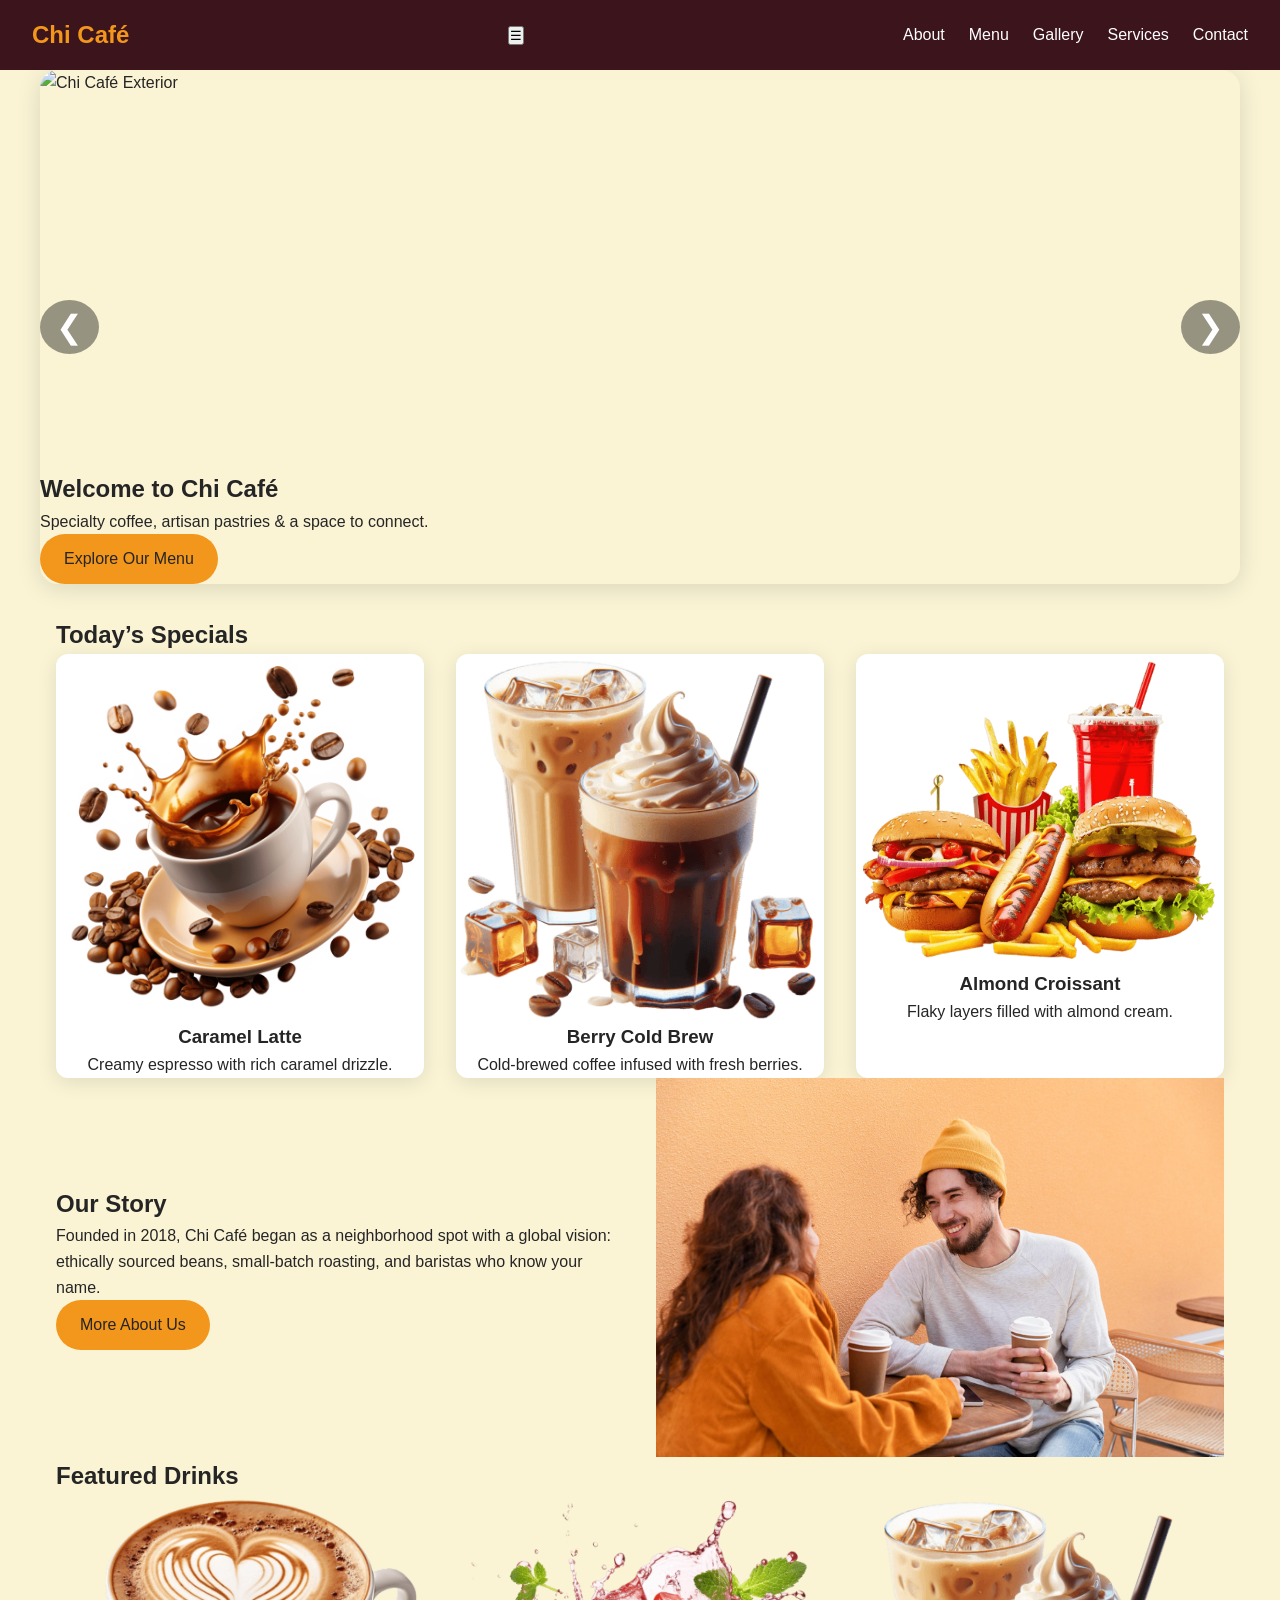
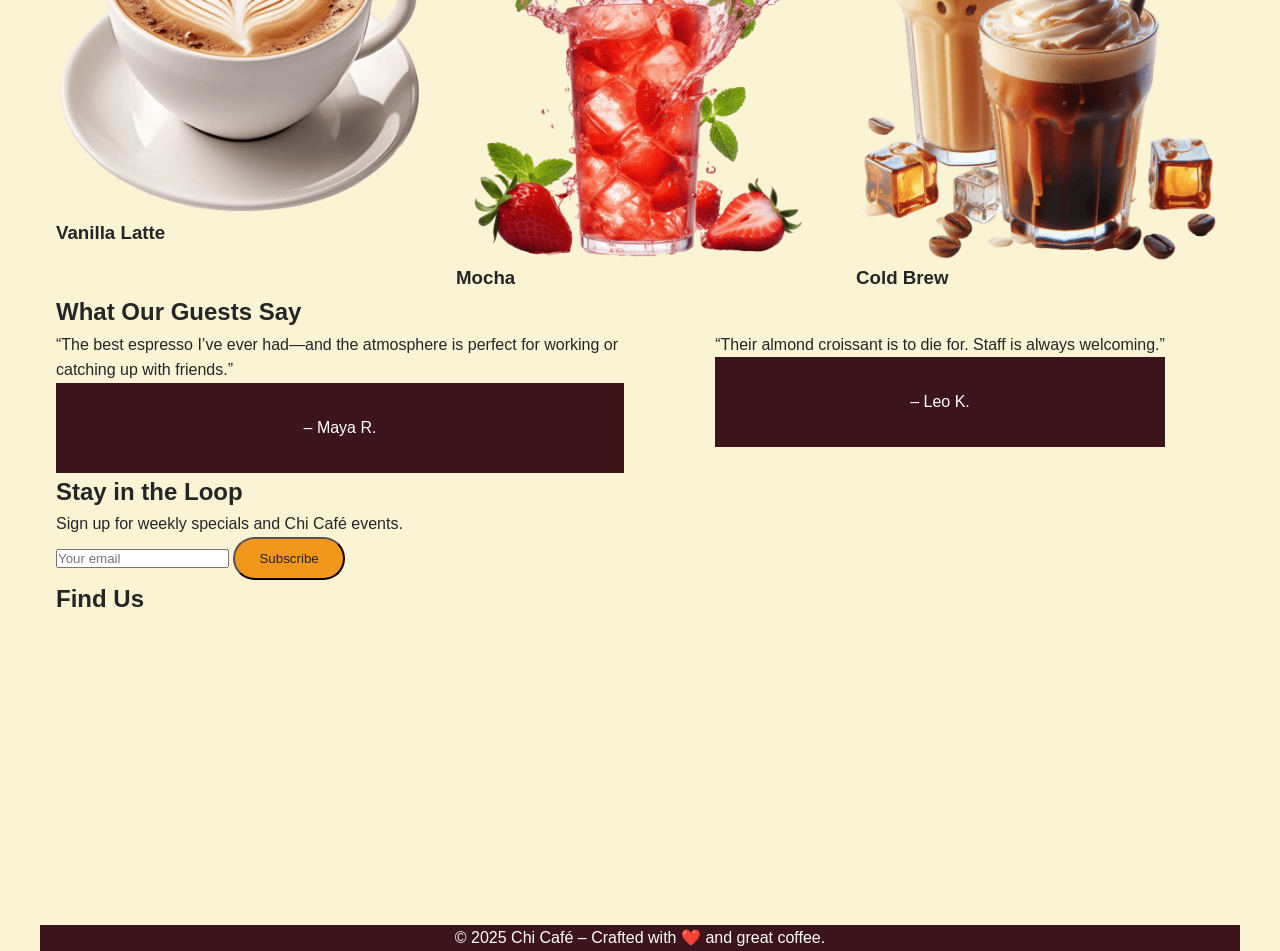
==== index.html @ 484ad067 "Initial commit" ====
<!DOCTYPE html>
<html lang="en">
<head>
  <meta charset="UTF-8" />
  <meta name="viewport" content="width=device-width, initial-scale=1.0" />
  <title>Chi Café | Home</title>
  <meta name="description" content="Chi Café – artisan coffee, pastries, and community.">
  <link rel="stylesheet" href="css/styles.css" />
  <link rel="stylesheet" href="css/layout.css" />
  <script defer src="js/main.js"></script>
  <script defer src="js/scrollReveal.js"></script>
</head>
<body>
  <header class="navbar">
    <a href="index.html" class="logo">Chi Café</a>
    <button id="menu-btn" aria-label="Toggle menu">☰</button>
    <ul class="nav-menu" id="nav-menu">
      <li><a href="about.html">About</a></li>
      <li><a href="menu.html">Menu</a></li>
      <li><a href="gallery.html">Gallery</a></li>
      <li><a href="services.html">Services</a></li>
      <li><a href="contact.html">Contact</a></li>
    </ul>
  </header>

  <section class="carousel-container">
  <div class="carousel" id="carousel">
    <img src="images/hero.jpg" alt="Chi Café Exterior" class="carousel-img active">
    <img src="images/images/coffee-hero-section.png" alt="Signature Coffee" class="carousel-img">
    <img src="images/images/about-image.jpg" alt="Inside Chi Café" class="carousel-img">
    <img src="images/images/hot-beverages.png" alt="Hot Beverages" class="carousel-img">
  </div>
  <div class="hero-content">
    <h1>Welcome to Chi Café</h1>
    <p>Specialty coffee, artisan pastries & a space to connect.</p>
    <a href="menu.html" class="btn btn-lg">Explore Our Menu</a>
  </div>
  <div class="carousel-controls">
    <button id="prevBtn" aria-label="Previous image">&#10094;</button>
    <button id="nextBtn" aria-label="Next image">&#10095;</button>
  </div>
</section>

    <section class="container">
      <h2>Today’s Specials</h2>
      <div class="grid">
        <article class="card">
          <img src="images/images/coffee-hero-section.png" alt="Caramel Latte">
          <h3>Caramel Latte</h3>
          <p>Creamy espresso with rich caramel drizzle.</p>
        </article>
        <article class="card">
          <img src="images/images/cold-beverages.png" alt="Berry Cold Brew">
          <h3>Berry Cold Brew</h3>
          <p>Cold-brewed coffee infused with fresh berries.</p>
        </article>
        <article class="card">
          <img src="images/images/special-combo.png" alt="Almond Croissant">
          <h3>Almond Croissant</h3>
          <p>Flaky layers filled with almond cream.</p>
        </article>
      </div>
    </section>

    <section class="container two-col">
      <div>
        <h2>Our Story</h2>
        <p>Founded in 2018, Chi Café began as a neighborhood spot with a global vision: ethically sourced beans, small-batch roasting, and baristas who know your name.</p>
        <a href="about.html" class="btn">More About Us</a>
      </div>
      <img src="images/images/about-image.jpg" alt="Inside Chi Café">
    </section>

    <section class="container">
      <h2>Featured Drinks</h2>
      <div class="grid">
        <article><img src="images/images/hot-beverages.png" alt="Vanilla Latte"><h3>Vanilla Latte</h3></article>
        <article><img src="images/images/refreshment.png" alt="Mocha"><h3>Mocha</h3></article>
        <article><img src="images/images/cold-beverages.png" alt="Cold Brew"><h3>Cold Brew</h3></article>
      </div>
    </section>

    <section class="container testimonials">
      <h2>What Our Guests Say</h2>
      <div class="grid">
        <blockquote>
          <p>“The best espresso I’ve ever had—and the atmosphere is perfect for working or catching up with friends.”</p>
          <footer>– Maya R.</footer>
        </blockquote>
        <blockquote>
          <p>“Their almond croissant is to die for. Staff is always welcoming.”</p>
          <footer>– Leo K.</footer>
        </blockquote>
      </div>
    </section>

    <section class="container newsletter">
      <h2>Stay in the Loop</h2>
      <p>Sign up for weekly specials and Chi Café events.</p>
      <form id="newsletterForm">
        <input type="email" name="email" placeholder="Your email" required>
        <button type="submit" class="btn">Subscribe</button>
      </form>
      <div id="newsletterMessage"></div>
    </section>

    <section class="container">
      <h2>Find Us</h2>
      <iframe src="https://www.google.com/maps/embed?pb=!1m18!..." width="100%" height="300" style="border:0;" loading="lazy"></iframe>
    </section>
  </main>

  <footer class="container">
    <p>&copy; 2025 Chi Café – Crafted with ❤️ and great coffee.</p>
  </footer>

  <script>
    // newsletter message
    const form = document.getElementById('newsletterForm');
    form?.addEventListener('submit', e=>{
      e.preventDefault();
      document.getElementById('newsletterMessage').textContent = 'Thanks for subscribing!';
      form.reset();
    });

    document.addEventListener('DOMContentLoaded', () => {
  const images = document.querySelectorAll('.carousel-img');
  let current = 0;

  function showImage(idx) {
    images.forEach((img, i) => {
      img.classList.toggle('active', i === idx);
    });
  }

  function nextImage() {
    current = (current + 1) % images.length;
    showImage(current);
  }

  function prevImage() {
    current = (current - 1 + images.length) % images.length;
    showImage(current);
  }

  document.getElementById('nextBtn').onclick = nextImage;
  document.getElementById('prevBtn').onclick = prevImage;

  setInterval(nextImage, 4000); // Auto-slide every 4 seconds
});
  </script>
</body>
</html>
---- css/styles.css ----
:root {
  --white-color: #fff;
  --dark-color: #252525;
  --primary-color: #3b141c;
  --secondary-color: #f3961c;
  --light-pink-color: #faf4d5;
  --medium-gray-color: #ccc;
  --font-main: 'Poppins', sans-serif;
}

* { box-sizing: border-box; margin: 0; padding: 0; }

body {
  font-family: var(--font-main);
  background: var(--light-pink-color);
  color: var(--dark-color);
  line-height: 1.6;
}

/* -------- Container -------- */
.container {
  max-width: 1200px;
  margin: 0 auto;
  padding: 0 1rem;
}

/* -------- Header -------- */
.navbar {
  background: var(--primary-color);
  color: var(--white-color);
  display: flex;
  justify-content: space-between;
  align-items: center;
  padding: 1rem 2rem;
  position: sticky;
  top: 0;
  z-index: 1000;
}

.logo {
  color: var(--secondary-color);
  font-weight: 700;
  font-size: 1.5rem;
  text-decoration: none;
}

.nav-menu {
  list-style: none;
  display: flex;
  gap: 1.5rem;
}
.nav-menu a {
  color: var(--white-color);
  text-decoration: none;
  position: relative;
}
.nav-menu a::after {
  content: "";
  position: absolute;
  bottom: -4px;
  left: 0;
  width: 0;
  height: 2px;
  background: var(--secondary-color);
  transition: width .3s;
}
.nav-menu a:hover::after { width: 100%; }

/* -------- Hero -------- */
.hero {
  background-size: cover;
  background-position: center;
  color: var(--white-color);
  text-align: center;
  padding: 8rem 1rem;
}
.hero h1 { font-size: 3rem; margin-bottom: 1rem; }

/* -------- Sections -------- */
.section { padding: 4rem 0; }
.grid {
  display: grid;
  grid-template-columns: repeat(auto-fit, minmax(260px, 1fr));
  gap: 2rem;
  justify-items: center;
}
.two-col {
  display: grid;
  gap: 2rem;
  grid-template-columns: repeat(auto-fit, minmax(300px, 1fr));
  align-items: center;
}

/* -------- Cards -------- */
.card {
  background: var(--white-color);
  border-radius: 12px;
  box-shadow: 0 4px 20px rgba(0, 0, 0, .1);
  overflow: hidden;
  text-align: center;
  transition: transform .3s ease, box-shadow .3s ease;
}
.card:hover {
  transform: translateY(-6px);
  box-shadow: 0 10px 30px rgba(0, 0, 0, .2);
}

img {
  max-width: 100%;
  height: auto;
  display: block;
  margin: 0 auto;
}

/* -------- Buttons -------- */
.btn {
  background: var(--secondary-color);
  color: var(--dark-color);
  padding: 0.75rem 1.5rem;
  border-radius: 30px;
  text-decoration: none;
  display: inline-block;
  transition: background .3s;
}
.btn:hover { background: var(--white-color); }

/* -------- Footer -------- */
footer {
  text-align: center;
  padding: 2rem 0;
  background: var(--primary-color);
  color: var(--white-color);
}/* Carousel Styles */
.carousel-container {
  position: relative;
  width: 100%;
  max-width: 1200px;
  margin: 0 auto 2rem auto;
  overflow: hidden;
  border-radius: 18px;
  box-shadow: 0 4px 24px rgba(0,0,0,0.12);
  background: #faf4d5;
}

.carousel {
  position: relative;
  width: 100%;
  height: 400px;
  display: flex;
  align-items: center;
  justify-content: center;
}

.carousel-img {
  position: absolute;
  top: 0; left: 0;
  width: 100%;
  height: 100%;
  object-fit: cover;
  opacity: 0;
  transition: opacity 0.8s;
  border-radius: 18px;
}

.carousel-img.active {
  opacity: 1;
  z-index: 1;
}

.carousel-controls {
  position: absolute;
  top: 50%;
  width: 100%;
  display: flex;
  justify-content: space-between;
  transform: translateY(-50%);
  pointer-events: none;
}

.carousel-controls button {
  background: rgba(0,0,0,0.4);
  color: #fff;
  border: none;
  font-size: 2rem;
  padding: 0.5rem 1rem;
  border-radius: 50%;
  cursor: pointer;
  pointer-events: all;
  transition: background 0.3s;
}

.carousel-controls button:hover {
  background: rgba(0,0,0,0.7);
}

/* Responsive for mobile */
@media (max-width: 700px) {
  .carousel {
    height: 220px;
  }
  .carousel-img {
    border-radius: 10px;
  }
}
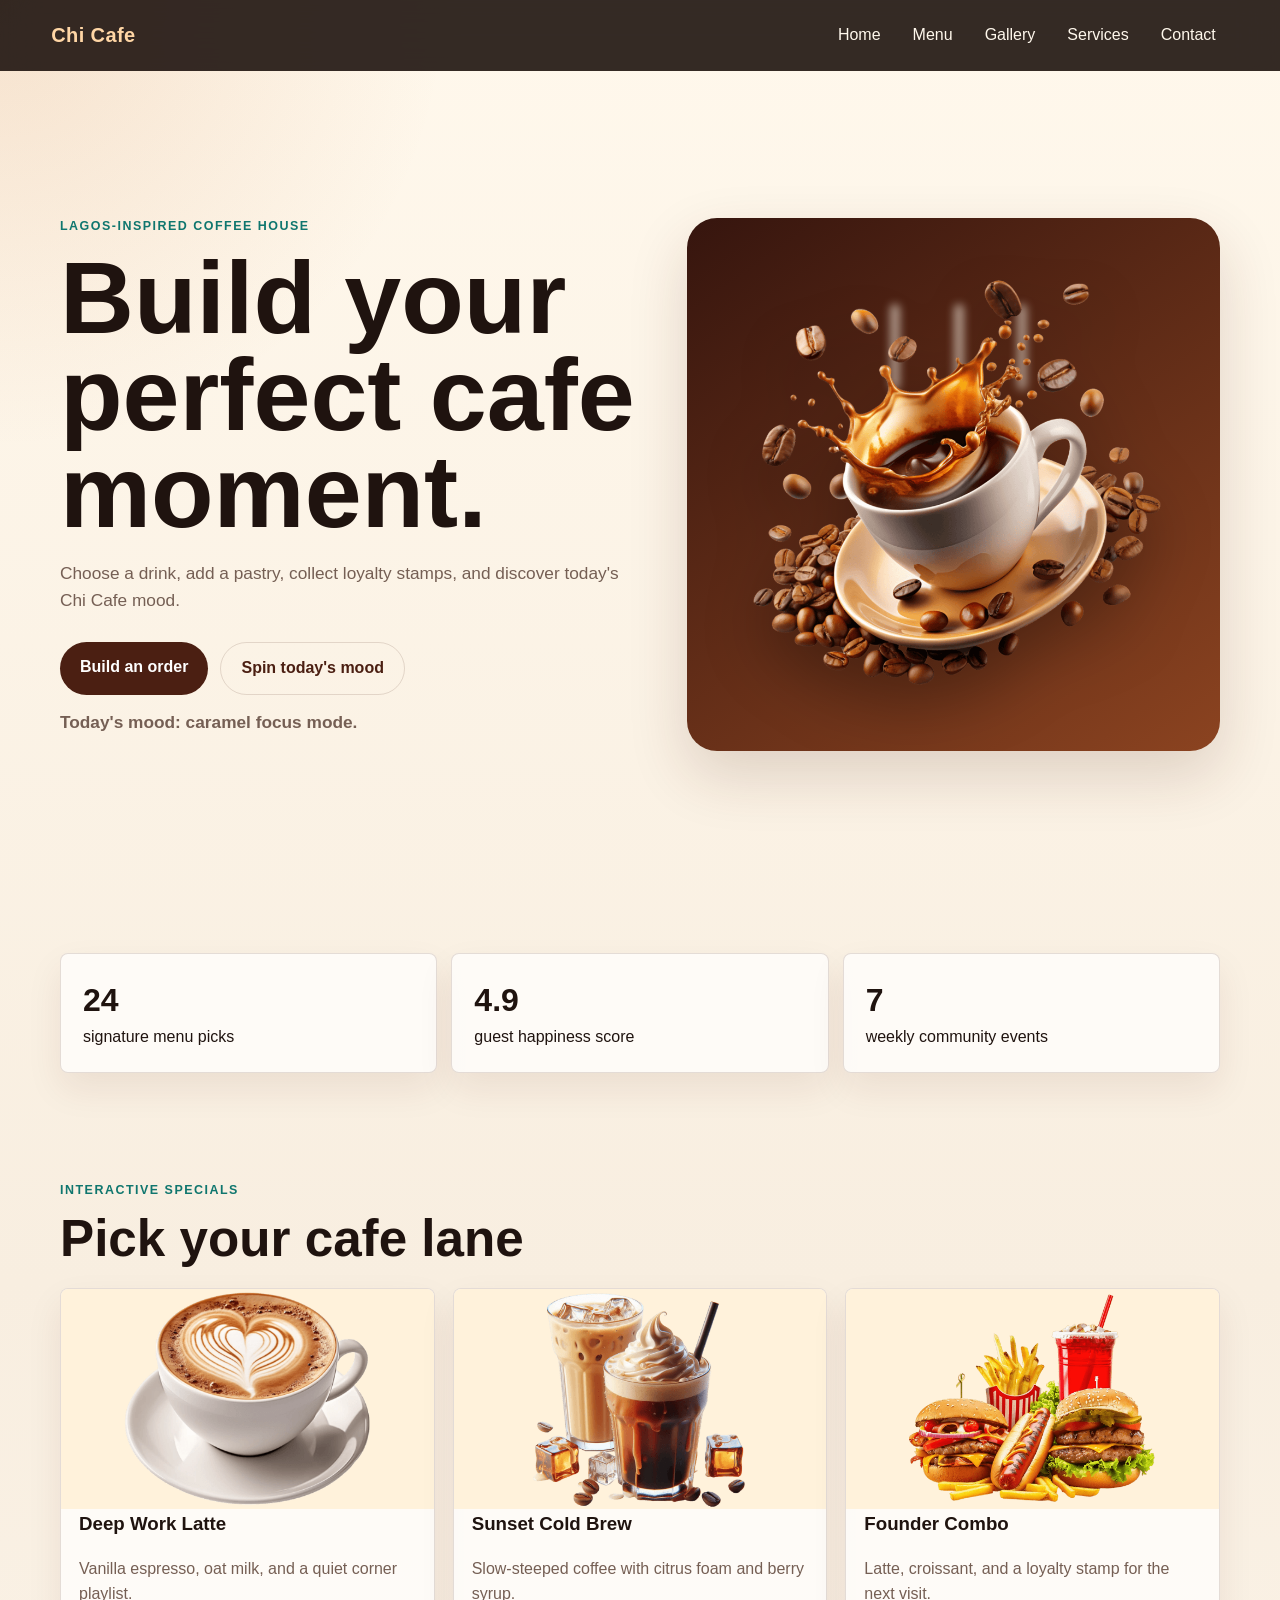
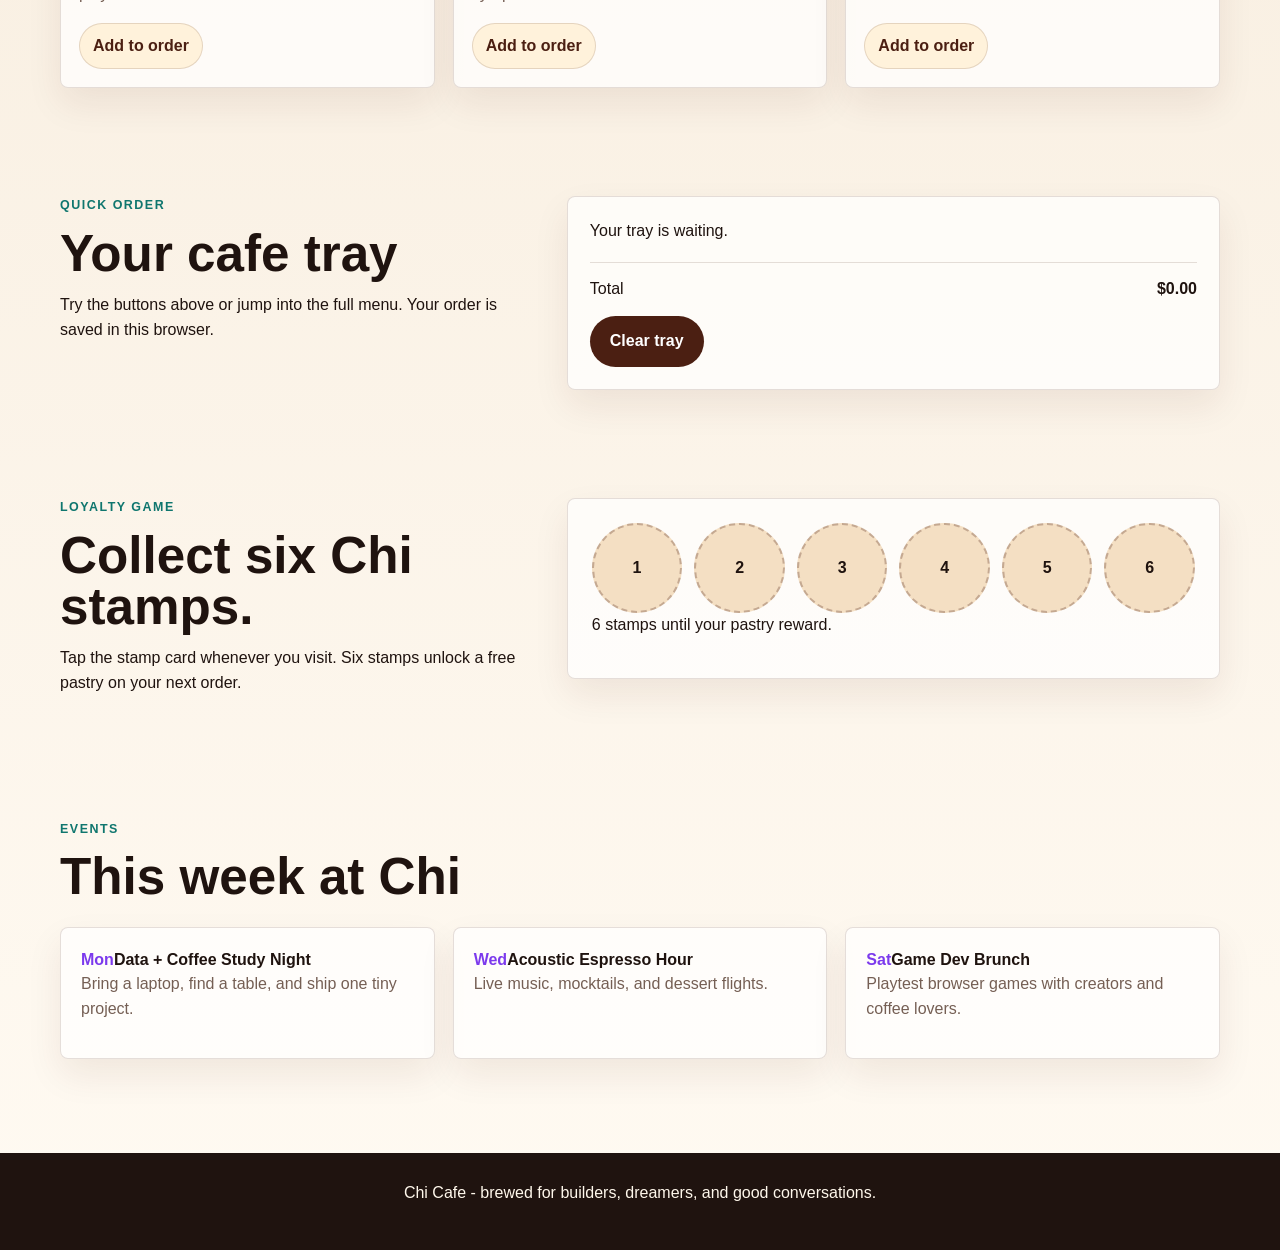
==== commit 43edbaf8: "Make cafe site interactive" ====
--- a/index.html
+++ b/index.html
@@ -1,153 +1,131 @@
-<!DOCTYPE html>
+<!doctype html>
 <html lang="en">
 <head>
-  <meta charset="UTF-8" />
-  <meta name="viewport" content="width=device-width, initial-scale=1.0" />
-  <title>Chi Café | Home</title>
-  <meta name="description" content="Chi Café – artisan coffee, pastries, and community.">
-  <link rel="stylesheet" href="css/styles.css" />
-  <link rel="stylesheet" href="css/layout.css" />
+  <meta charset="UTF-8">
+  <meta name="viewport" content="width=device-width, initial-scale=1.0">
+  <title>Chi Cafe | Interactive Coffee House</title>
+  <meta name="description" content="Chi Cafe is an interactive cafe website with menu filters, an order builder, loyalty stamps, events, and reservations.">
+  <link rel="stylesheet" href="css/styles.css">
   <script defer src="js/main.js"></script>
-  <script defer src="js/scrollReveal.js"></script>
 </head>
 <body>
   <header class="navbar">
-    <a href="index.html" class="logo">Chi Café</a>
-    <button id="menu-btn" aria-label="Toggle menu">☰</button>
-    <ul class="nav-menu" id="nav-menu">
-      <li><a href="about.html">About</a></li>
-      <li><a href="menu.html">Menu</a></li>
-      <li><a href="gallery.html">Gallery</a></li>
-      <li><a href="services.html">Services</a></li>
-      <li><a href="contact.html">Contact</a></li>
-    </ul>
+    <a href="index.html" class="logo">Chi Cafe</a>
+    <button id="menu-btn" class="icon-btn" aria-label="Toggle menu">Menu</button>
+    <nav class="nav-menu" id="nav-menu" aria-label="Main navigation">
+      <a href="index.html">Home</a>
+      <a href="menu.html">Menu</a>
+      <a href="gallery.html">Gallery</a>
+      <a href="services.html">Services</a>
+      <a href="contact.html">Contact</a>
+    </nav>
   </header>
 
-  <section class="carousel-container">
-  <div class="carousel" id="carousel">
-    <img src="images/hero.jpg" alt="Chi Café Exterior" class="carousel-img active">
-    <img src="images/images/coffee-hero-section.png" alt="Signature Coffee" class="carousel-img">
-    <img src="images/images/about-image.jpg" alt="Inside Chi Café" class="carousel-img">
-    <img src="images/images/hot-beverages.png" alt="Hot Beverages" class="carousel-img">
-  </div>
-  <div class="hero-content">
-    <h1>Welcome to Chi Café</h1>
-    <p>Specialty coffee, artisan pastries & a space to connect.</p>
-    <a href="menu.html" class="btn btn-lg">Explore Our Menu</a>
-  </div>
-  <div class="carousel-controls">
-    <button id="prevBtn" aria-label="Previous image">&#10094;</button>
-    <button id="nextBtn" aria-label="Next image">&#10095;</button>
-  </div>
-</section>
+  <main>
+    <section class="hero">
+      <div class="hero-copy">
+        <p class="eyebrow">Lagos-inspired coffee house</p>
+        <h1>Build your perfect cafe moment.</h1>
+        <p>Choose a drink, add a pastry, collect loyalty stamps, and discover today's Chi Cafe mood.</p>
+        <div class="hero-actions">
+          <a class="btn" href="menu.html">Build an order</a>
+          <button class="btn btn-ghost" id="moodBtn">Spin today's mood</button>
+        </div>
+        <p class="mood-result" id="moodResult">Today's mood: caramel focus mode.</p>
+      </div>
+      <div class="hero-stage" aria-label="Featured cafe drink">
+        <img src="images/images/coffee-hero-section.png" alt="Iced coffee with beans" class="float-img">
+        <div class="steam steam-one"></div>
+        <div class="steam steam-two"></div>
+        <div class="steam steam-three"></div>
+      </div>
+    </section>
 
-    <section class="container">
-      <h2>Today’s Specials</h2>
-      <div class="grid">
-        <article class="card">
-          <img src="images/images/coffee-hero-section.png" alt="Caramel Latte">
-          <h3>Caramel Latte</h3>
-          <p>Creamy espresso with rich caramel drizzle.</p>
+    <section class="section strip">
+      <article>
+        <strong>24</strong>
+        <span>signature menu picks</span>
+      </article>
+      <article>
+        <strong>4.9</strong>
+        <span>guest happiness score</span>
+      </article>
+      <article>
+        <strong>7</strong>
+        <span>weekly community events</span>
+      </article>
+    </section>
+
+    <section class="section">
+      <div class="section-heading">
+        <p class="eyebrow">Interactive specials</p>
+        <h2>Pick your cafe lane</h2>
+      </div>
+      <div class="cards">
+        <article class="card reveal">
+          <img src="images/images/hot-beverages.png" alt="Hot beverages">
+          <h3>Deep Work Latte</h3>
+          <p>Vanilla espresso, oat milk, and a quiet corner playlist.</p>
+          <button class="mini-add" data-name="Deep Work Latte" data-price="4.5">Add to order</button>
         </article>
-        <article class="card">
-          <img src="images/images/cold-beverages.png" alt="Berry Cold Brew">
-          <h3>Berry Cold Brew</h3>
-          <p>Cold-brewed coffee infused with fresh berries.</p>
+        <article class="card reveal">
+          <img src="images/images/cold-beverages.png" alt="Cold beverages">
+          <h3>Sunset Cold Brew</h3>
+          <p>Slow-steeped coffee with citrus foam and berry syrup.</p>
+          <button class="mini-add" data-name="Sunset Cold Brew" data-price="5">Add to order</button>
         </article>
-        <article class="card">
-          <img src="images/images/special-combo.png" alt="Almond Croissant">
-          <h3>Almond Croissant</h3>
-          <p>Flaky layers filled with almond cream.</p>
+        <article class="card reveal">
+          <img src="images/images/special-combo.png" alt="Special combo">
+          <h3>Founder Combo</h3>
+          <p>Latte, croissant, and a loyalty stamp for the next visit.</p>
+          <button class="mini-add" data-name="Founder Combo" data-price="8">Add to order</button>
         </article>
       </div>
     </section>
 
-    <section class="container two-col">
+    <section class="section order-panel">
       <div>
-        <h2>Our Story</h2>
-        <p>Founded in 2018, Chi Café began as a neighborhood spot with a global vision: ethically sourced beans, small-batch roasting, and baristas who know your name.</p>
-        <a href="about.html" class="btn">More About Us</a>
+        <p class="eyebrow">Quick order</p>
+        <h2>Your cafe tray</h2>
+        <p>Try the buttons above or jump into the full menu. Your order is saved in this browser.</p>
       </div>
-      <img src="images/images/about-image.jpg" alt="Inside Chi Café">
-    </section>
-
-    <section class="container">
-      <h2>Featured Drinks</h2>
-      <div class="grid">
-        <article><img src="images/images/hot-beverages.png" alt="Vanilla Latte"><h3>Vanilla Latte</h3></article>
-        <article><img src="images/images/refreshment.png" alt="Mocha"><h3>Mocha</h3></article>
-        <article><img src="images/images/cold-beverages.png" alt="Cold Brew"><h3>Cold Brew</h3></article>
+      <div class="tray">
+        <ul id="quickOrderList"></ul>
+        <div class="tray-total">
+          <span>Total</span>
+          <strong id="quickOrderTotal">$0.00</strong>
+        </div>
+        <button class="btn" id="clearQuickOrder">Clear tray</button>
       </div>
     </section>
 
-    <section class="container testimonials">
-      <h2>What Our Guests Say</h2>
-      <div class="grid">
-        <blockquote>
-          <p>“The best espresso I’ve ever had—and the atmosphere is perfect for working or catching up with friends.”</p>
-          <footer>– Maya R.</footer>
-        </blockquote>
-        <blockquote>
-          <p>“Their almond croissant is to die for. Staff is always welcoming.”</p>
-          <footer>– Leo K.</footer>
-        </blockquote>
+    <section class="section two-col">
+      <div>
+        <p class="eyebrow">Loyalty game</p>
+        <h2>Collect six Chi stamps.</h2>
+        <p>Tap the stamp card whenever you visit. Six stamps unlock a free pastry on your next order.</p>
+      </div>
+      <div class="stamp-card" id="stampCard" role="button" tabindex="0" aria-label="Add loyalty stamp">
+        <div id="stampGrid" class="stamp-grid"></div>
+        <p id="stampMessage">Tap to add today's stamp.</p>
       </div>
     </section>
 
-    <section class="container newsletter">
-      <h2>Stay in the Loop</h2>
-      <p>Sign up for weekly specials and Chi Café events.</p>
-      <form id="newsletterForm">
-        <input type="email" name="email" placeholder="Your email" required>
-        <button type="submit" class="btn">Subscribe</button>
-      </form>
-      <div id="newsletterMessage"></div>
-    </section>
-
-    <section class="container">
-      <h2>Find Us</h2>
-      <iframe src="https://www.google.com/maps/embed?pb=!1m18!..." width="100%" height="300" style="border:0;" loading="lazy"></iframe>
+    <section class="section">
+      <div class="section-heading">
+        <p class="eyebrow">Events</p>
+        <h2>This week at Chi</h2>
+      </div>
+      <div class="timeline">
+        <article><span>Mon</span><strong>Data + Coffee Study Night</strong><p>Bring a laptop, find a table, and ship one tiny project.</p></article>
+        <article><span>Wed</span><strong>Acoustic Espresso Hour</strong><p>Live music, mocktails, and dessert flights.</p></article>
+        <article><span>Sat</span><strong>Game Dev Brunch</strong><p>Playtest browser games with creators and coffee lovers.</p></article>
+      </div>
     </section>
   </main>
 
-  <footer class="container">
-    <p>&copy; 2025 Chi Café – Crafted with ❤️ and great coffee.</p>
+  <footer>
+    <p>Chi Cafe - brewed for builders, dreamers, and good conversations.</p>
   </footer>
-
-  <script>
-    // newsletter message
-    const form = document.getElementById('newsletterForm');
-    form?.addEventListener('submit', e=>{
-      e.preventDefault();
-      document.getElementById('newsletterMessage').textContent = 'Thanks for subscribing!';
-      form.reset();
-    });
-
-    document.addEventListener('DOMContentLoaded', () => {
-  const images = document.querySelectorAll('.carousel-img');
-  let current = 0;
-
-  function showImage(idx) {
-    images.forEach((img, i) => {
-      img.classList.toggle('active', i === idx);
-    });
-  }
-
-  function nextImage() {
-    current = (current + 1) % images.length;
-    showImage(current);
-  }
-
-  function prevImage() {
-    current = (current - 1 + images.length) % images.length;
-    showImage(current);
-  }
-
-  document.getElementById('nextBtn').onclick = nextImage;
-  document.getElementById('prevBtn').onclick = prevImage;
-
-  setInterval(nextImage, 4000); // Auto-slide every 4 seconds
-});
-  </script>
 </body>
 </html>
--- a/css/styles.css
+++ b/css/styles.css
@@ -1,204 +1,595 @@
 :root {
-  --white-color: #fff;
-  --dark-color: #252525;
-  --primary-color: #3b141c;
-  --secondary-color: #f3961c;
-  --light-pink-color: #faf4d5;
-  --medium-gray-color: #ccc;
-  --font-main: 'Poppins', sans-serif;
-}
-
-* { box-sizing: border-box; margin: 0; padding: 0; }
+  --ink: #1f130f;
+  --coffee: #4b1f12;
+  --caramel: #c86f2c;
+  --cream: #fff8ec;
+  --mint: #0f766e;
+  --berry: #7c3aed;
+  --paper: #ffffff;
+  --muted: #755f54;
+  --line: rgba(75, 31, 18, 0.14);
+  --shadow: 0 24px 60px rgba(75, 31, 18, 0.16);
+  --radius: 8px;
+}
+
+* {
+  box-sizing: border-box;
+}
+
+html {
+  scroll-behavior: smooth;
+}
 
 body {
-  font-family: var(--font-main);
-  background: var(--light-pink-color);
-  color: var(--dark-color);
-  line-height: 1.6;
-}
-
-/* -------- Container -------- */
-.container {
-  max-width: 1200px;
+  margin: 0;
+  font-family: Inter, "Segoe UI", Arial, sans-serif;
+  background:
+    radial-gradient(circle at top left, rgba(200, 111, 44, 0.16), transparent 28rem),
+    linear-gradient(180deg, #fff8ec 0%, #f8eee0 45%, #fffaf2 100%);
+  color: var(--ink);
+  line-height: 1.55;
+}
+
+img {
+  display: block;
+  max-width: 100%;
+}
+
+button,
+input,
+select,
+textarea {
+  font: inherit;
+}
+
+.navbar {
+  align-items: center;
+  backdrop-filter: blur(18px);
+  background: rgba(31, 19, 15, 0.9);
+  color: var(--cream);
+  display: flex;
+  justify-content: space-between;
+  left: 0;
+  padding: 14px clamp(18px, 4vw, 56px);
+  position: sticky;
+  right: 0;
+  top: 0;
+  z-index: 20;
+}
+
+.logo {
+  color: #ffd6a5;
+  font-size: 1.25rem;
+  font-weight: 900;
+  letter-spacing: 0.02em;
+  text-decoration: none;
+}
+
+.nav-menu {
+  align-items: center;
+  display: flex;
+  gap: 6px;
+}
+
+.nav-menu a,
+.icon-btn {
+  border-radius: 999px;
+  color: var(--cream);
+  padding: 9px 13px;
+  text-decoration: none;
+}
+
+.nav-menu a:hover,
+.nav-menu a:focus-visible,
+.icon-btn:hover {
+  background: rgba(255, 255, 255, 0.12);
+}
+
+.icon-btn {
+  background: rgba(255, 255, 255, 0.1);
+  border: 1px solid rgba(255, 255, 255, 0.18);
+  cursor: pointer;
+  display: none;
+}
+
+.hero,
+.section,
+.page-hero {
+  width: min(1160px, calc(100% - 32px));
   margin: 0 auto;
-  padding: 0 1rem;
-}
-
-/* -------- Header -------- */
-.navbar {
-  background: var(--primary-color);
-  color: var(--white-color);
+}
+
+.hero {
+  align-items: center;
+  display: grid;
+  gap: 38px;
+  grid-template-columns: 1.05fr 0.95fr;
+  min-height: calc(100vh - 72px);
+  padding: 48px 0;
+}
+
+.page-hero {
+  padding: 74px 0 28px;
+}
+
+.eyebrow {
+  color: var(--mint);
+  font-size: 0.78rem;
+  font-weight: 900;
+  letter-spacing: 0.12em;
+  text-transform: uppercase;
+}
+
+h1,
+h2,
+h3,
+p {
+  margin-top: 0;
+}
+
+h1 {
+  font-size: clamp(2.5rem, 8vw, 6.4rem);
+  letter-spacing: 0;
+  line-height: 0.95;
+  margin-bottom: 20px;
+}
+
+h2 {
+  font-size: clamp(1.8rem, 4vw, 3.4rem);
+  line-height: 1;
+  margin-bottom: 14px;
+}
+
+.hero-copy p:not(.eyebrow),
+.page-hero p {
+  color: var(--muted);
+  font-size: 1.08rem;
+  max-width: 640px;
+}
+
+.hero-actions {
+  display: flex;
+  flex-wrap: wrap;
+  gap: 12px;
+  margin: 28px 0 14px;
+}
+
+.btn {
+  background: var(--coffee);
+  border: 0;
+  border-radius: 999px;
+  color: white;
+  cursor: pointer;
+  display: inline-flex;
+  font-weight: 900;
+  justify-content: center;
+  padding: 13px 20px;
+  text-decoration: none;
+}
+
+.btn:hover {
+  transform: translateY(-1px);
+}
+
+.btn-ghost {
+  background: transparent;
+  border: 1px solid var(--line);
+  color: var(--coffee);
+}
+
+.mood-result {
+  color: var(--coffee);
+  font-weight: 800;
+}
+
+.hero-stage {
+  align-items: center;
+  aspect-ratio: 1 / 1;
+  background: linear-gradient(145deg, #36150e, #8b4320);
+  border-radius: 30px;
+  display: grid;
+  justify-items: center;
+  overflow: hidden;
+  position: relative;
+  box-shadow: var(--shadow);
+}
+
+.float-img {
+  filter: drop-shadow(0 28px 28px rgba(0, 0, 0, 0.28));
+  max-width: 82%;
+  position: relative;
+  z-index: 2;
+  animation: floatCup 4.6s ease-in-out infinite;
+}
+
+.steam {
+  background: rgba(255, 248, 236, 0.55);
+  border-radius: 999px;
+  filter: blur(4px);
+  height: 86px;
+  position: absolute;
+  top: 16%;
+  width: 10px;
+  animation: steamRise 2.8s ease-in-out infinite;
+}
+
+.steam-one { left: 38%; }
+.steam-two { left: 50%; animation-delay: 0.4s; }
+.steam-three { left: 62%; animation-delay: 0.8s; }
+
+.section {
+  padding: 54px 0;
+}
+
+.strip {
+  display: grid;
+  gap: 14px;
+  grid-template-columns: repeat(3, 1fr);
+}
+
+.strip article,
+.card,
+.tray,
+.stamp-card,
+.timeline article,
+.menu-card,
+.booking-form,
+.contact-card {
+  background: rgba(255, 255, 255, 0.72);
+  border: 1px solid var(--line);
+  border-radius: var(--radius);
+  box-shadow: 0 16px 36px rgba(75, 31, 18, 0.08);
+}
+
+.strip article {
+  padding: 22px;
+}
+
+.strip strong {
+  display: block;
+  font-size: 2rem;
+}
+
+.section-heading {
+  margin-bottom: 24px;
+}
+
+.cards,
+.timeline {
+  display: grid;
+  gap: 18px;
+  grid-template-columns: repeat(3, 1fr);
+}
+
+.card {
+  overflow: hidden;
+  padding-bottom: 18px;
+}
+
+.card img {
+  background: #fff2db;
+  height: 220px;
+  object-fit: contain;
+  width: 100%;
+}
+
+.card h3,
+.card p,
+.card button {
+  margin-left: 18px;
+  margin-right: 18px;
+}
+
+.card p,
+.timeline p,
+.contact-card p {
+  color: var(--muted);
+}
+
+.mini-add {
+  background: #fff2db;
+  border: 1px solid var(--line);
+  border-radius: 999px;
+  color: var(--coffee);
+  cursor: pointer;
+  font-weight: 900;
+  padding: 10px 13px;
+}
+
+.order-panel,
+.two-col,
+.contact-layout,
+.menu-layout {
+  display: grid;
+  gap: 24px;
+  grid-template-columns: 0.85fr 1.15fr;
+  align-items: start;
+}
+
+.tray {
+  padding: 22px;
+}
+
+.tray ul {
+  display: grid;
+  gap: 10px;
+  list-style: none;
+  margin: 0 0 18px;
+  padding: 0;
+}
+
+.tray li {
+  align-items: center;
   display: flex;
   justify-content: space-between;
-  align-items: center;
-  padding: 1rem 2rem;
+  gap: 12px;
+}
+
+.tray-total {
+  border-top: 1px solid var(--line);
+  display: flex;
+  justify-content: space-between;
+  margin: 14px 0;
+  padding-top: 14px;
+}
+
+.stamp-card {
+  cursor: pointer;
+  padding: 24px;
+}
+
+.stamp-grid {
+  display: grid;
+  gap: 12px;
+  grid-template-columns: repeat(6, 1fr);
+}
+
+.stamp {
+  align-items: center;
+  aspect-ratio: 1;
+  background: #f4dfc3;
+  border: 2px dashed rgba(75, 31, 18, 0.28);
+  border-radius: 50%;
+  display: grid;
+  font-weight: 900;
+  justify-items: center;
+}
+
+.stamp.filled {
+  background: var(--caramel);
+  border-color: var(--coffee);
+  color: white;
+}
+
+.timeline article {
+  padding: 20px;
+}
+
+.timeline span {
+  color: var(--berry);
+  font-weight: 900;
+}
+
+.menu-tools {
+  display: grid;
+  gap: 18px;
   position: sticky;
-  top: 0;
-  z-index: 1000;
-}
-
-.logo {
-  color: var(--secondary-color);
-  font-weight: 700;
-  font-size: 1.5rem;
-  text-decoration: none;
-}
-
-.nav-menu {
-  list-style: none;
-  display: flex;
-  gap: 1.5rem;
-}
-.nav-menu a {
-  color: var(--white-color);
-  text-decoration: none;
-  position: relative;
-}
-.nav-menu a::after {
-  content: "";
-  position: absolute;
-  bottom: -4px;
-  left: 0;
-  width: 0;
-  height: 2px;
-  background: var(--secondary-color);
-  transition: width .3s;
-}
-.nav-menu a:hover::after { width: 100%; }
-
-/* -------- Hero -------- */
-.hero {
-  background-size: cover;
-  background-position: center;
-  color: var(--white-color);
-  text-align: center;
-  padding: 8rem 1rem;
-}
-.hero h1 { font-size: 3rem; margin-bottom: 1rem; }
-
-/* -------- Sections -------- */
-.section { padding: 4rem 0; }
-.grid {
-  display: grid;
-  grid-template-columns: repeat(auto-fit, minmax(260px, 1fr));
-  gap: 2rem;
-  justify-items: center;
-}
-.two-col {
-  display: grid;
-  gap: 2rem;
-  grid-template-columns: repeat(auto-fit, minmax(300px, 1fr));
-  align-items: center;
-}
-
-/* -------- Cards -------- */
-.card {
-  background: var(--white-color);
-  border-radius: 12px;
-  box-shadow: 0 4px 20px rgba(0, 0, 0, .1);
+  top: 82px;
+}
+
+.filter-pills {
+  display: flex;
+  flex-wrap: wrap;
+  gap: 8px;
+}
+
+.filter-pills button {
+  background: white;
+  border: 1px solid var(--line);
+  border-radius: 999px;
+  cursor: pointer;
+  font-weight: 800;
+  padding: 9px 12px;
+}
+
+.filter-pills .active {
+  background: var(--coffee);
+  color: white;
+}
+
+.search-box {
+  display: grid;
+  gap: 8px;
+  font-weight: 800;
+}
+
+input,
+select,
+textarea {
+  border: 1px solid var(--line);
+  border-radius: var(--radius);
+  padding: 13px 14px;
+  width: 100%;
+}
+
+textarea {
+  min-height: 130px;
+  resize: vertical;
+}
+
+.menu-items {
+  display: grid;
+  gap: 16px;
+  grid-template-columns: repeat(auto-fit, minmax(220px, 1fr));
+}
+
+.menu-card {
+  padding: 18px;
+}
+
+.menu-card .tag {
+  color: var(--mint);
+  font-weight: 900;
+  text-transform: uppercase;
+  font-size: 0.72rem;
+}
+
+.menu-card footer {
+  align-items: center;
+  background: transparent;
+  display: flex;
+  justify-content: space-between;
+  margin-top: 16px;
+  padding: 0;
+}
+
+.gallery-grid {
+  display: grid;
+  gap: 16px;
+  grid-template-columns: repeat(3, 1fr);
+}
+
+.gallery-grid button {
+  background: white;
+  border: 0;
+  border-radius: var(--radius);
+  cursor: pointer;
   overflow: hidden;
-  text-align: center;
-  transition: transform .3s ease, box-shadow .3s ease;
-}
-.card:hover {
-  transform: translateY(-6px);
-  box-shadow: 0 10px 30px rgba(0, 0, 0, .2);
-}
-
-img {
-  max-width: 100%;
-  height: auto;
-  display: block;
-  margin: 0 auto;
-}
-
-/* -------- Buttons -------- */
-.btn {
-  background: var(--secondary-color);
-  color: var(--dark-color);
-  padding: 0.75rem 1.5rem;
-  border-radius: 30px;
-  text-decoration: none;
-  display: inline-block;
-  transition: background .3s;
-}
-.btn:hover { background: var(--white-color); }
-
-/* -------- Footer -------- */
-footer {
-  text-align: center;
-  padding: 2rem 0;
-  background: var(--primary-color);
-  color: var(--white-color);
-}/* Carousel Styles */
-.carousel-container {
-  position: relative;
-  width: 100%;
-  max-width: 1200px;
-  margin: 0 auto 2rem auto;
-  overflow: hidden;
-  border-radius: 18px;
-  box-shadow: 0 4px 24px rgba(0,0,0,0.12);
-  background: #faf4d5;
-}
-
-.carousel {
-  position: relative;
-  width: 100%;
-  height: 400px;
-  display: flex;
-  align-items: center;
-  justify-content: center;
-}
-
-.carousel-img {
-  position: absolute;
-  top: 0; left: 0;
-  width: 100%;
+  padding: 0;
+  box-shadow: 0 16px 36px rgba(75, 31, 18, 0.08);
+}
+
+.gallery-grid img {
+  aspect-ratio: 1.2 / 1;
   height: 100%;
   object-fit: cover;
-  opacity: 0;
-  transition: opacity 0.8s;
-  border-radius: 18px;
-}
-
-.carousel-img.active {
-  opacity: 1;
-  z-index: 1;
-}
-
-.carousel-controls {
+  transition: transform 0.25s ease;
+  width: 100%;
+}
+
+.gallery-grid button:hover img {
+  transform: scale(1.04);
+}
+
+.lightbox {
+  align-items: center;
+  background: rgba(31, 19, 15, 0.88);
+  display: none;
+  inset: 0;
+  justify-content: center;
+  padding: 24px;
+  position: fixed;
+  z-index: 50;
+}
+
+.lightbox.open {
+  display: grid;
+}
+
+.lightbox img {
+  border-radius: var(--radius);
+  max-height: 72vh;
+  object-fit: contain;
+}
+
+.lightbox p {
+  color: white;
+  font-weight: 900;
+}
+
+#closeLightbox {
+  background: white;
+  border: 0;
+  border-radius: 999px;
+  cursor: pointer;
+  font-weight: 900;
+  padding: 10px 15px;
   position: absolute;
-  top: 50%;
-  width: 100%;
-  display: flex;
-  justify-content: space-between;
-  transform: translateY(-50%);
-  pointer-events: none;
-}
-
-.carousel-controls button {
-  background: rgba(0,0,0,0.4);
-  color: #fff;
-  border: none;
-  font-size: 2rem;
-  padding: 0.5rem 1rem;
-  border-radius: 50%;
-  cursor: pointer;
-  pointer-events: all;
-  transition: background 0.3s;
-}
-
-.carousel-controls button:hover {
-  background: rgba(0,0,0,0.7);
-}
-
-/* Responsive for mobile */
-@media (max-width: 700px) {
-  .carousel {
-    height: 220px;
-  }
-  .carousel-img {
-    border-radius: 10px;
-  }
-}+  right: 20px;
+  top: 20px;
+}
+
+.booking-form {
+  display: grid;
+  gap: 14px;
+  padding: 22px;
+}
+
+.booking-form label {
+  display: grid;
+  gap: 8px;
+  font-weight: 800;
+}
+
+.contact-card {
+  padding: 24px;
+}
+
+.form-message {
+  color: var(--mint);
+  font-weight: 900;
+}
+
+footer {
+  background: var(--ink);
+  color: var(--cream);
+  margin-top: 40px;
+  padding: 28px;
+  text-align: center;
+}
+
+@keyframes floatCup {
+  0%, 100% { transform: translateY(0) rotate(-2deg); }
+  50% { transform: translateY(-16px) rotate(2deg); }
+}
+
+@keyframes steamRise {
+  0% { opacity: 0; transform: translateY(40px) scaleY(0.4); }
+  50% { opacity: 0.8; }
+  100% { opacity: 0; transform: translateY(-30px) scaleY(1.1); }
+}
+
+@media (max-width: 860px) {
+  .icon-btn {
+    display: inline-flex;
+  }
+
+  .nav-menu {
+    background: var(--ink);
+    border-top: 1px solid rgba(255, 255, 255, 0.12);
+    display: none;
+    flex-direction: column;
+    left: 0;
+    padding: 18px;
+    position: absolute;
+    right: 0;
+    top: 100%;
+  }
+
+  .nav-menu.open {
+    display: flex;
+  }
+
+  .hero,
+  .order-panel,
+  .two-col,
+  .contact-layout,
+  .menu-layout {
+    grid-template-columns: 1fr;
+  }
+
+  .strip,
+  .cards,
+  .timeline,
+  .gallery-grid {
+    grid-template-columns: 1fr;
+  }
+
+  .hero {
+    min-height: auto;
+  }
+
+  .menu-tools {
+    position: static;
+  }
+}
